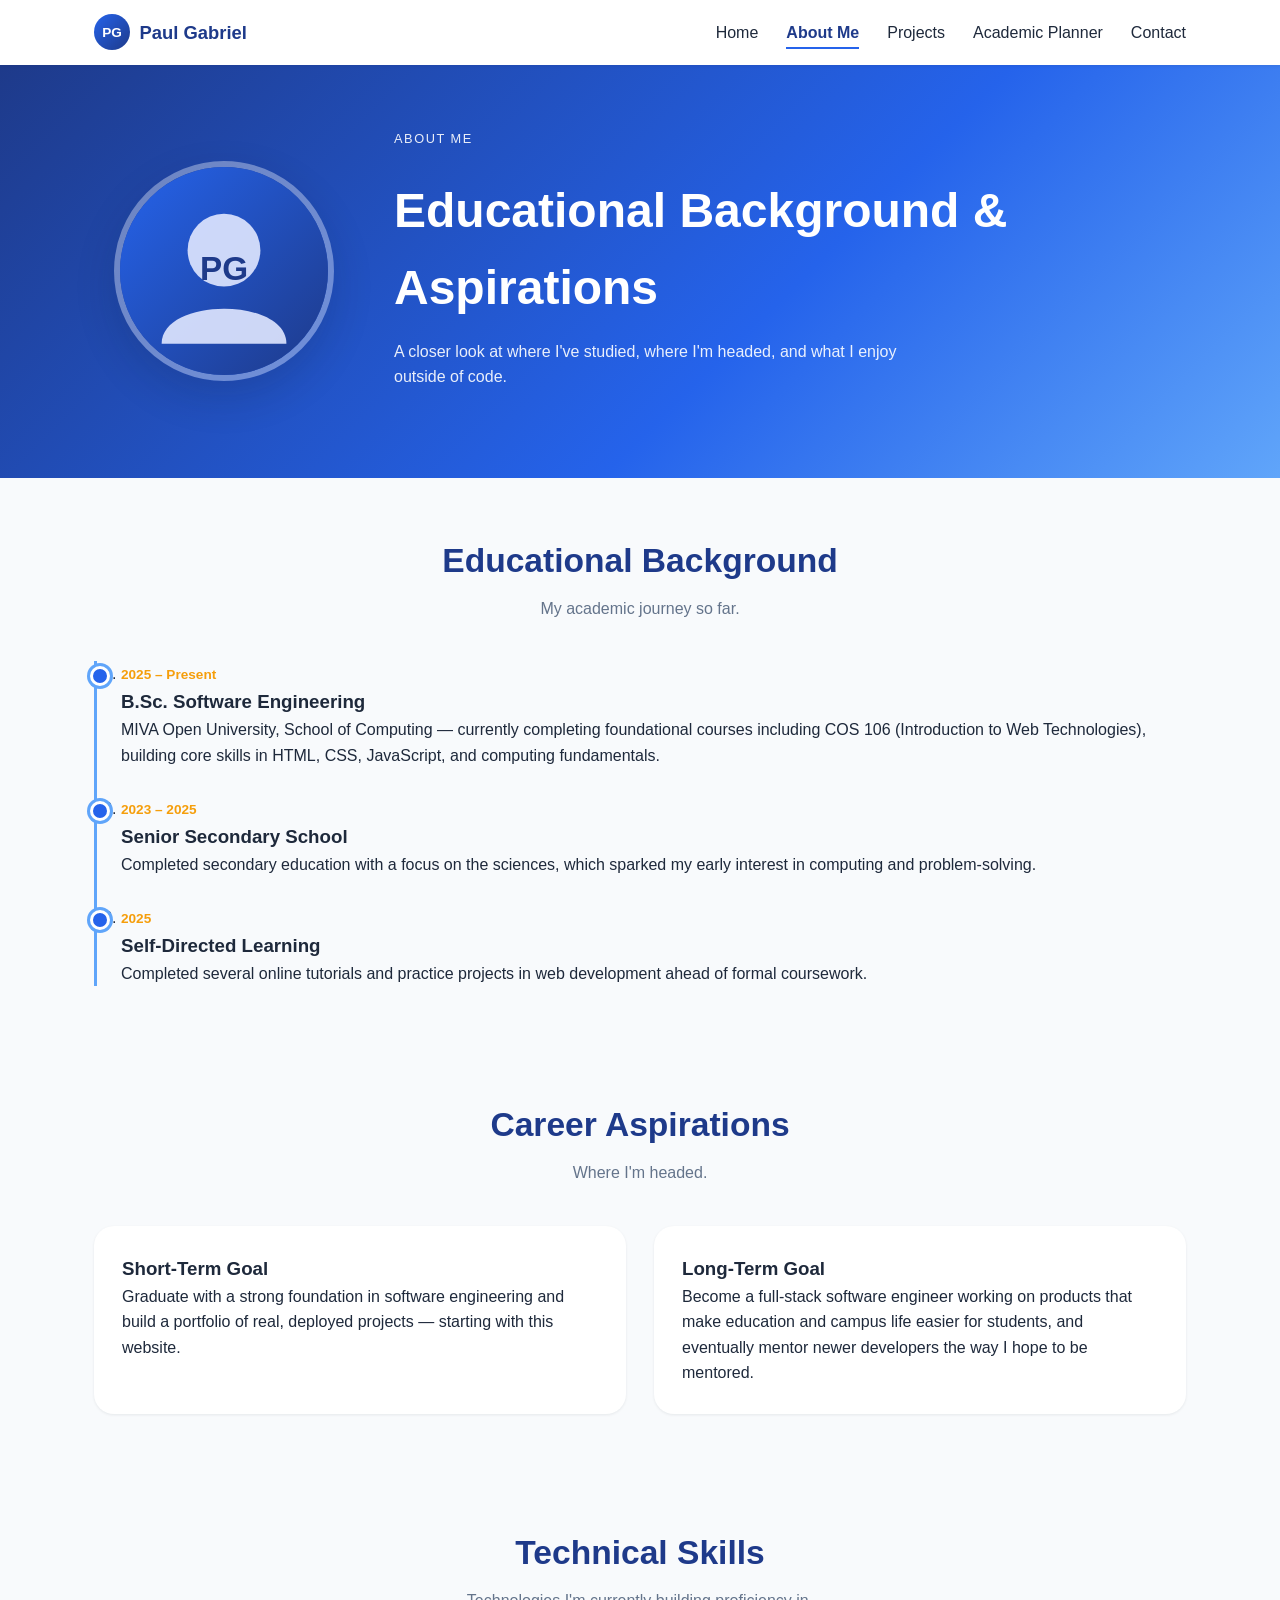
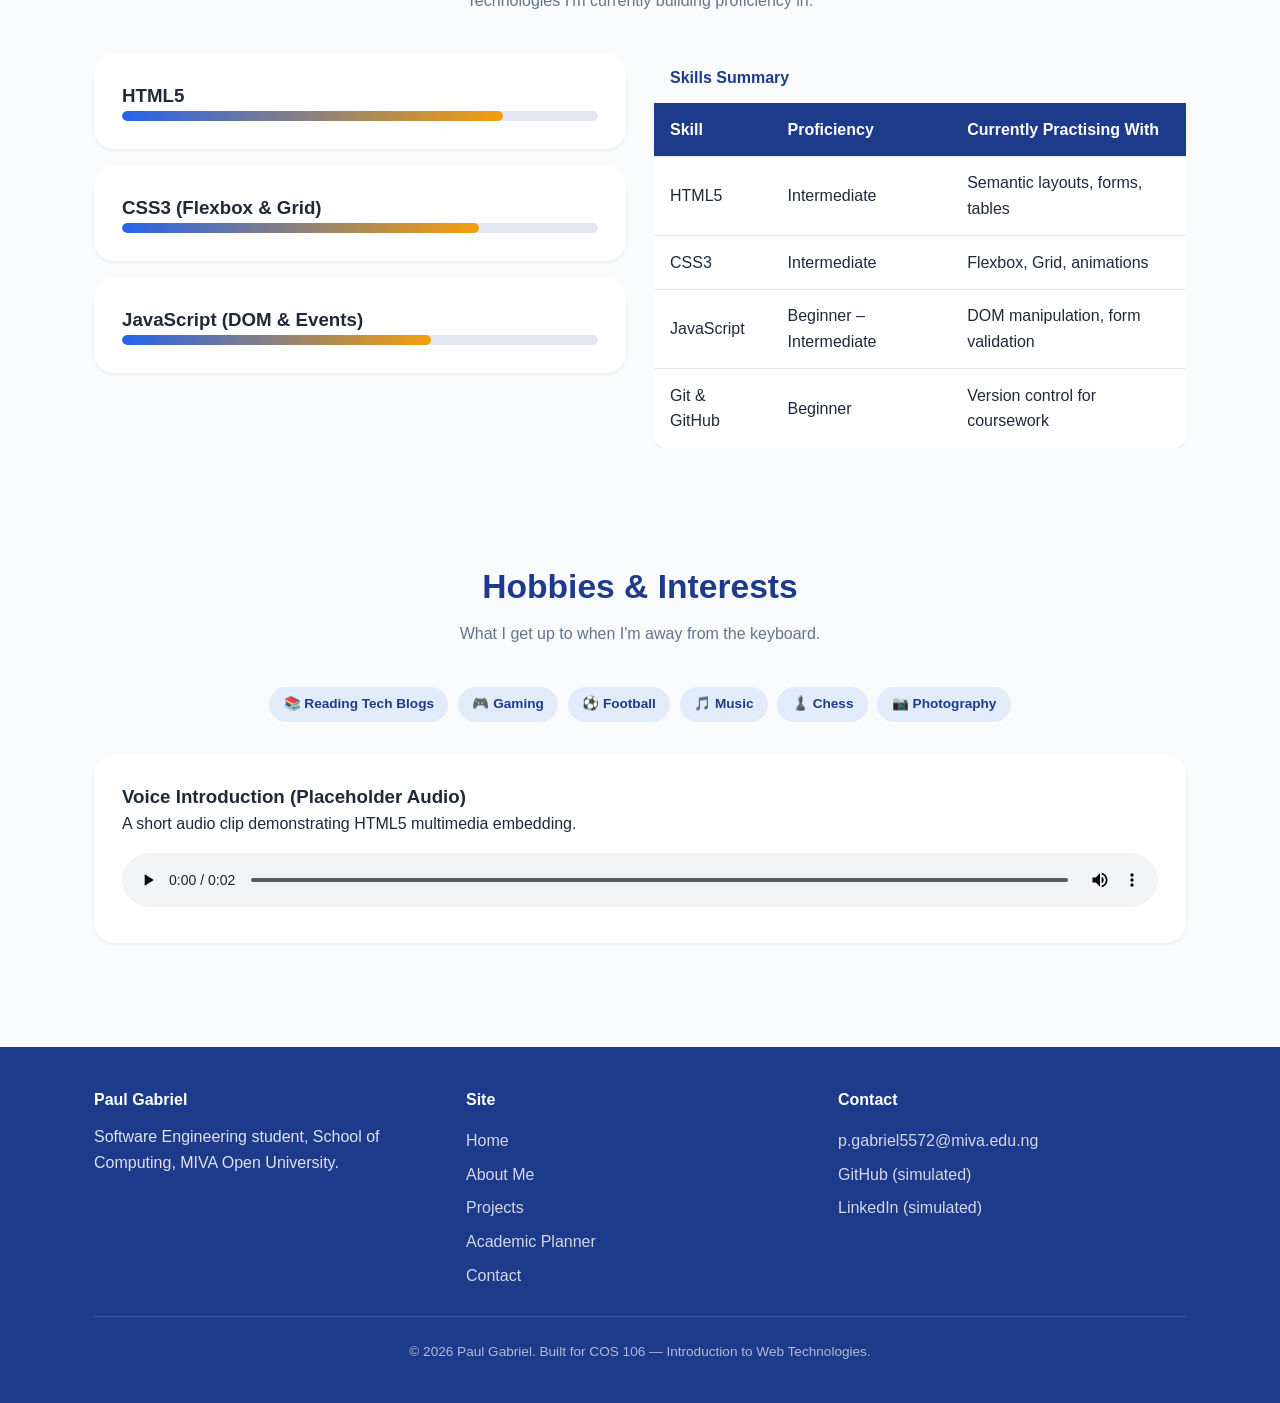
==== about.html @ 85e5d106 "Initial commit: COS 106 student portfolio and academic management site Multi-page responsive site (h" ====
<!DOCTYPE html>
<html lang="en">
<head>
  <meta charset="UTF-8" />
  <meta name="viewport" content="width=device-width, initial-scale=1.0" />
  <title>About Me | Paul Gabriel</title>
  <meta name="description" content="Educational background, career aspirations, technical skills, and hobbies of Paul Gabriel." />
  <link rel="stylesheet" href="css/style.css" />
</head>
<body>

  <header class="site-header">
    <nav class="navbar container" aria-label="Primary navigation">
      <a href="index.html" class="brand">
        <span class="brand-badge">PG</span>
        Paul Gabriel
      </a>
      <button class="nav-toggle" aria-label="Toggle navigation menu" aria-expanded="false">
        <span></span><span></span><span></span>
      </button>
      <ul class="nav-menu">
        <li><a href="index.html">Home</a></li>
        <li><a href="about.html">About Me</a></li>
        <li><a href="projects.html">Projects</a></li>
        <li><a href="planner.html">Academic Planner</a></li>
        <li><a href="contact.html">Contact</a></li>
      </ul>
    </nav>
  </header>

  <main>
    <section class="hero">
      <div class="container">
        <div class="hero-photo">
          <img src="assets/images/profile.svg" alt="Portrait of Paul Gabriel" />
        </div>
        <div class="hero-text">
          <p class="eyebrow">About Me</p>
          <h1>Educational Background &amp; Aspirations</h1>
          <p>A closer look at where I've studied, where I'm headed, and what I enjoy outside of code.</p>
        </div>
      </div>
    </section>

    <section class="container">
      <div class="section-heading">
        <h2>Educational Background</h2>
        <p>My academic journey so far.</p>
      </div>
      <ol class="timeline">
        <li class="timeline-item">
          <span class="date">2025 &ndash; Present</span>
          <h3>B.Sc. Software Engineering</h3>
          <p>MIVA Open University, School of Computing &mdash; currently completing
          foundational courses including COS 106 (Introduction to Web Technologies),
          building core skills in HTML, CSS, JavaScript, and computing fundamentals.</p>
        </li>
        <li class="timeline-item">
          <span class="date">2023 &ndash; 2025</span>
          <h3>Senior Secondary School</h3>
          <p>Completed secondary education with a focus on the sciences, which
          sparked my early interest in computing and problem-solving.</p>
        </li>
        <li class="timeline-item">
          <span class="date">2025</span>
          <h3>Self-Directed Learning</h3>
          <p>Completed several online tutorials and practice projects in web
          development ahead of formal coursework.</p>
        </li>
      </ol>
    </section>

    <section class="container">
      <div class="section-heading">
        <h2>Career Aspirations</h2>
        <p>Where I'm headed.</p>
      </div>
      <div class="grid grid-2">
        <div class="card">
          <h3>Short-Term Goal</h3>
          <p>Graduate with a strong foundation in software engineering and build a
          portfolio of real, deployed projects &mdash; starting with this website.</p>
        </div>
        <div class="card">
          <h3>Long-Term Goal</h3>
          <p>Become a full-stack software engineer working on products that make
          education and campus life easier for students, and eventually mentor
          newer developers the way I hope to be mentored.</p>
        </div>
      </div>
    </section>

    <section class="container">
      <div class="section-heading">
        <h2>Technical Skills</h2>
        <p>Technologies I'm currently building proficiency in.</p>
      </div>
      <div class="grid grid-2">
        <div>
          <div class="card" style="margin-bottom: 1rem;">
            <h3>HTML5</h3>
            <div class="meter"><span style="width: 80%;"></span></div>
          </div>
          <div class="card" style="margin-bottom: 1rem;">
            <h3>CSS3 (Flexbox &amp; Grid)</h3>
            <div class="meter"><span style="width: 75%;"></span></div>
          </div>
          <div class="card">
            <h3>JavaScript (DOM &amp; Events)</h3>
            <div class="meter"><span style="width: 65%;"></span></div>
          </div>
        </div>
        <div class="skills-table-wrap">
          <table class="skills-table">
            <caption>Skills Summary</caption>
            <thead>
              <tr>
                <th scope="col">Skill</th>
                <th scope="col">Proficiency</th>
                <th scope="col">Currently Practising With</th>
              </tr>
            </thead>
            <tbody>
              <tr>
                <td>HTML5</td>
                <td>Intermediate</td>
                <td>Semantic layouts, forms, tables</td>
              </tr>
              <tr>
                <td>CSS3</td>
                <td>Intermediate</td>
                <td>Flexbox, Grid, animations</td>
              </tr>
              <tr>
                <td>JavaScript</td>
                <td>Beginner &ndash; Intermediate</td>
                <td>DOM manipulation, form validation</td>
              </tr>
              <tr>
                <td>Git &amp; GitHub</td>
                <td>Beginner</td>
                <td>Version control for coursework</td>
              </tr>
            </tbody>
          </table>
        </div>
      </div>
    </section>

    <section class="container">
      <div class="section-heading">
        <h2>Hobbies &amp; Interests</h2>
        <p>What I get up to when I'm away from the keyboard.</p>
      </div>
      <div class="tag-list text-center" style="justify-content: center;">
        <span class="tag">📚 Reading Tech Blogs</span>
        <span class="tag">🎮 Gaming</span>
        <span class="tag">⚽ Football</span>
        <span class="tag">🎵 Music</span>
        <span class="tag">♟️ Chess</span>
        <span class="tag">📷 Photography</span>
      </div>

      <div class="media-block">
        <h3>Voice Introduction (Placeholder Audio)</h3>
        <p>A short audio clip demonstrating HTML5 multimedia embedding.</p>
        <audio controls>
          <source src="assets/audio/intro.mp3" type="audio/mpeg" />
          Your browser does not support the audio element.
        </audio>
      </div>
    </section>
  </main>

  <footer class="site-footer">
    <div class="container">
      <div class="footer-grid">
        <div>
          <h4>Paul Gabriel</h4>
          <p>Software Engineering student, School of Computing, MIVA Open University.</p>
        </div>
        <div>
          <h4>Site</h4>
          <a href="index.html">Home</a>
          <a href="about.html">About Me</a>
          <a href="projects.html">Projects</a>
          <a href="planner.html">Academic Planner</a>
          <a href="contact.html">Contact</a>
        </div>
        <div>
          <h4>Contact</h4>
          <a href="mailto:p.gabriel5572@miva.edu.ng">p.gabriel5572@miva.edu.ng</a>
          <a href="https://github.com/" target="_blank" rel="noopener">GitHub (simulated)</a>
          <a href="https://linkedin.com/" target="_blank" rel="noopener">LinkedIn (simulated)</a>
        </div>
      </div>
      <div class="footer-bottom">
        &copy; <span id="current-year"></span> Paul Gabriel. Built for COS 106 &mdash; Introduction to Web Technologies.
      </div>
    </div>
  </footer>

  <script src="js/main.js"></script>
</body>
</html>
---- css/style.css ----
/* ============================================
   COS 106 Term Project — Student Portfolio
   Author: Paul Gabriel
   ============================================ */

:root {
  --color-primary: #2563eb;
  --color-primary-dark: #1e3a8a;
  --color-primary-light: #60a5fa;
  --color-accent: #f59e0b;
  --color-bg: #f8fafc;
  --color-surface: #ffffff;
  --color-text: #1e293b;
  --color-text-muted: #64748b;
  --color-border: #e2e8f0;
  --color-success: #16a34a;
  --color-danger: #dc2626;
  --radius-sm: 6px;
  --radius-md: 12px;
  --radius-lg: 20px;
  --shadow-sm: 0 1px 3px rgba(15, 23, 42, 0.08);
  --shadow-md: 0 8px 24px rgba(15, 23, 42, 0.10);
  --shadow-lg: 0 16px 40px rgba(15, 23, 42, 0.16);
  --max-width: 1140px;
  --transition: 0.25s ease;
}

* {
  margin: 0;
  padding: 0;
  box-sizing: border-box;
}

html {
  scroll-behavior: smooth;
}

body {
  font-family: "Segoe UI", Roboto, "Helvetica Neue", Arial, sans-serif;
  background: var(--color-bg);
  color: var(--color-text);
  line-height: 1.6;
  -webkit-font-smoothing: antialiased;
}

img {
  max-width: 100%;
  display: block;
}

a {
  color: var(--color-primary);
  text-decoration: none;
  transition: color var(--transition);
}

a:hover {
  color: var(--color-primary-dark);
}

ul {
  list-style: none;
}

.container {
  width: 100%;
  max-width: var(--max-width);
  margin-inline: auto;
  padding-inline: 1.5rem;
}

/* ---------- Header / Nav ---------- */
.site-header {
  position: sticky;
  top: 0;
  z-index: 100;
  background: var(--color-surface);
  box-shadow: var(--shadow-sm);
}

.navbar {
  display: flex;
  align-items: center;
  justify-content: space-between;
  padding-block: 0.9rem;
}

.brand {
  display: flex;
  align-items: center;
  gap: 0.6rem;
  font-weight: 700;
  font-size: 1.15rem;
  color: var(--color-primary-dark);
}

.brand-badge {
  width: 36px;
  height: 36px;
  border-radius: 50%;
  background: linear-gradient(135deg, var(--color-primary), var(--color-primary-dark));
  color: #fff;
  display: flex;
  align-items: center;
  justify-content: center;
  font-size: 0.85rem;
  font-weight: 700;
}

.nav-toggle {
  display: none;
  flex-direction: column;
  gap: 5px;
  background: none;
  border: none;
  cursor: pointer;
  padding: 0.4rem;
}

.nav-toggle span {
  width: 26px;
  height: 3px;
  background: var(--color-primary-dark);
  border-radius: 2px;
  transition: transform var(--transition), opacity var(--transition);
}

.nav-menu {
  display: flex;
  align-items: center;
  gap: 1.75rem;
}

.nav-menu a {
  color: var(--color-text);
  font-weight: 500;
  position: relative;
  padding-block: 0.25rem;
}

.nav-menu a::after {
  content: "";
  position: absolute;
  left: 0;
  bottom: -4px;
  width: 0;
  height: 2px;
  background: var(--color-primary);
  transition: width var(--transition);
}

.nav-menu a:hover::after,
.nav-menu a.active::after {
  width: 100%;
}

.nav-menu a.active {
  color: var(--color-primary-dark);
  font-weight: 700;
}

/* ---------- Buttons ---------- */
.btn {
  display: inline-flex;
  align-items: center;
  justify-content: center;
  gap: 0.5rem;
  padding: 0.7rem 1.5rem;
  border-radius: var(--radius-md);
  border: none;
  font-weight: 600;
  cursor: pointer;
  transition: transform var(--transition), box-shadow var(--transition), background var(--transition);
}

.btn-primary {
  background: linear-gradient(135deg, var(--color-primary), var(--color-primary-dark));
  color: #fff;
  box-shadow: var(--shadow-sm);
}

.btn-primary:hover {
  transform: translateY(-2px);
  box-shadow: var(--shadow-md);
  color: #fff;
}

.btn-outline {
  background: transparent;
  color: var(--color-primary-dark);
  border: 2px solid var(--color-primary);
}

.btn-outline:hover {
  background: var(--color-primary);
  color: #fff;
}

.btn-small {
  padding: 0.4rem 0.9rem;
  font-size: 0.85rem;
  border-radius: var(--radius-sm);
}

.btn-danger {
  background: var(--color-danger);
  color: #fff;
}

.btn-success {
  background: var(--color-success);
  color: #fff;
}

/* ---------- Hero ---------- */
.hero {
  background: linear-gradient(135deg, var(--color-primary-dark), var(--color-primary) 60%, var(--color-primary-light));
  color: #fff;
  padding-block: 4rem;
}

.hero .container {
  display: grid;
  grid-template-columns: 1fr;
  gap: 2.5rem;
  align-items: center;
}

.hero-photo {
  width: 220px;
  height: 220px;
  border-radius: 50%;
  overflow: hidden;
  border: 6px solid rgba(255, 255, 255, 0.35);
  box-shadow: var(--shadow-lg);
  margin-inline: auto;
  animation: floatIn 0.9s ease;
}

.hero-photo img {
  width: 100%;
  height: 100%;
  object-fit: cover;
}

.hero-text {
  text-align: center;
}

.eyebrow {
  text-transform: uppercase;
  letter-spacing: 0.12em;
  font-size: 0.8rem;
  color: rgba(255, 255, 255, 0.8);
  margin-bottom: 0.5rem;
}

.hero-text h1 {
  font-size: clamp(1.9rem, 4vw, 3rem);
  margin-bottom: 0.75rem;
}

.hero-text p {
  color: rgba(255, 255, 255, 0.9);
  max-width: 60ch;
  margin-inline: auto;
  margin-bottom: 1.5rem;
}

.hero-actions {
  display: flex;
  gap: 1rem;
  justify-content: center;
  flex-wrap: wrap;
}

@keyframes floatIn {
  from { opacity: 0; transform: translateY(-16px); }
  to { opacity: 1; transform: translateY(0); }
}

/* ---------- Sections ---------- */
section {
  padding-block: 3.5rem;
}

.section-heading {
  text-align: center;
  margin-bottom: 2.5rem;
}

.section-heading h2 {
  font-size: clamp(1.5rem, 3vw, 2.1rem);
  color: var(--color-primary-dark);
  margin-bottom: 0.5rem;
}

.section-heading p {
  color: var(--color-text-muted);
  max-width: 60ch;
  margin-inline: auto;
}

.card {
  background: var(--color-surface);
  border-radius: var(--radius-lg);
  box-shadow: var(--shadow-sm);
  padding: 1.75rem;
  transition: transform var(--transition), box-shadow var(--transition);
}

.card:hover {
  transform: translateY(-4px);
  box-shadow: var(--shadow-md);
}

.grid {
  display: grid;
  gap: 1.75rem;
}

.grid-2 { grid-template-columns: repeat(auto-fit, minmax(260px, 1fr)); }
.grid-3 { grid-template-columns: repeat(auto-fit, minmax(260px, 1fr)); }
.grid-4 { grid-template-columns: repeat(auto-fit, minmax(200px, 1fr)); }

/* ---------- About page ---------- */
.timeline {
  border-left: 3px solid var(--color-primary-light);
  padding-left: 1.5rem;
  display: flex;
  flex-direction: column;
  gap: 1.75rem;
}

.timeline-item {
  position: relative;
}

.timeline-item::before {
  content: "";
  position: absolute;
  left: -1.94rem;
  top: 0.3rem;
  width: 14px;
  height: 14px;
  border-radius: 50%;
  background: var(--color-primary);
  border: 3px solid #fff;
  box-shadow: 0 0 0 3px var(--color-primary-light);
}

.timeline-item .date {
  font-size: 0.85rem;
  color: var(--color-accent);
  font-weight: 700;
}

.skills-table-wrap {
  overflow-x: auto;
}

table.skills-table {
  width: 100%;
  border-collapse: collapse;
  background: var(--color-surface);
  border-radius: var(--radius-md);
  overflow: hidden;
  box-shadow: var(--shadow-sm);
}

table.skills-table caption {
  text-align: left;
  font-weight: 700;
  padding: 0.75rem 1rem;
  color: var(--color-primary-dark);
}

table.skills-table th,
table.skills-table td {
  padding: 0.85rem 1rem;
  text-align: left;
  border-bottom: 1px solid var(--color-border);
}

table.skills-table th {
  background: var(--color-primary-dark);
  color: #fff;
}

table.skills-table tr:last-child td {
  border-bottom: none;
}

.meter {
  width: 100%;
  height: 10px;
  background: var(--color-border);
  border-radius: 20px;
  overflow: hidden;
}

.meter > span {
  display: block;
  height: 100%;
  background: linear-gradient(90deg, var(--color-primary), var(--color-accent));
  border-radius: 20px;
  transition: width 0.8s ease;
}

.tag-list {
  display: flex;
  flex-wrap: wrap;
  gap: 0.6rem;
}

.tag {
  background: rgba(37, 99, 235, 0.1);
  color: var(--color-primary-dark);
  padding: 0.4rem 0.9rem;
  border-radius: 999px;
  font-size: 0.85rem;
  font-weight: 600;
}

.media-block {
  margin-top: 2rem;
  background: var(--color-surface);
  border-radius: var(--radius-lg);
  padding: 1.75rem;
  box-shadow: var(--shadow-sm);
}

.media-block audio,
.media-block video {
  width: 100%;
  border-radius: var(--radius-md);
  margin-top: 1rem;
}

/* ---------- Projects page ---------- */
.project-card {
  display: flex;
  flex-direction: column;
  overflow: hidden;
  padding: 0;
}

.project-card img {
  width: 100%;
  aspect-ratio: 5 / 3;
  object-fit: cover;
}

.project-card .project-body {
  padding: 1.5rem;
  display: flex;
  flex-direction: column;
  gap: 0.75rem;
  flex: 1;
}

.project-card h3 {
  color: var(--color-primary-dark);
}

.project-links {
  margin-top: auto;
  display: flex;
  gap: 0.75rem;
  flex-wrap: wrap;
}

/* ---------- Planner page ---------- */
.planner-panel {
  background: var(--color-surface);
  border-radius: var(--radius-lg);
  box-shadow: var(--shadow-sm);
  padding: 1.75rem;
}

.task-form {
  display: flex;
  flex-wrap: wrap;
  gap: 0.75rem;
  margin-bottom: 1.5rem;
}

.task-form input[type="text"],
.task-form input[type="date"],
.task-form select {
  flex: 1;
  min-width: 160px;
  padding: 0.7rem 0.9rem;
  border: 1.5px solid var(--color-border);
  border-radius: var(--radius-sm);
  font-size: 1rem;
  transition: border-color var(--transition);
}

.task-form input:focus,
.task-form select:focus {
  outline: none;
  border-color: var(--color-primary);
}

.planner-stats {
  display: flex;
  gap: 1rem;
  flex-wrap: wrap;
  margin-bottom: 1.5rem;
}

.stat-pill {
  background: var(--color-bg);
  border: 1px solid var(--color-border);
  padding: 0.6rem 1.1rem;
  border-radius: 999px;
  font-size: 0.9rem;
  font-weight: 600;
  color: var(--color-text-muted);
}

.stat-pill strong {
  color: var(--color-primary-dark);
}

.filter-bar {
  display: flex;
  gap: 0.6rem;
  margin-bottom: 1.25rem;
  flex-wrap: wrap;
}

.filter-btn {
  padding: 0.45rem 1rem;
  border-radius: 999px;
  border: 1.5px solid var(--color-border);
  background: var(--color-surface);
  cursor: pointer;
  font-weight: 600;
  font-size: 0.85rem;
  color: var(--color-text-muted);
  transition: all var(--transition);
}

.filter-btn.active,
.filter-btn:hover {
  background: var(--color-primary);
  color: #fff;
  border-color: var(--color-primary);
}

#task-list {
  display: flex;
  flex-direction: column;
  gap: 0.75rem;
}

.task-item {
  display: flex;
  align-items: center;
  gap: 0.9rem;
  padding: 0.9rem 1.1rem;
  background: var(--color-bg);
  border: 1px solid var(--color-border);
  border-radius: var(--radius-md);
  animation: taskIn 0.3s ease;
}

@keyframes taskIn {
  from { opacity: 0; transform: translateX(-8px); }
  to { opacity: 1; transform: translateX(0); }
}

.task-item .task-check {
  width: 22px;
  height: 22px;
  border-radius: 50%;
  border: 2px solid var(--color-primary);
  cursor: pointer;
  flex-shrink: 0;
  display: flex;
  align-items: center;
  justify-content: center;
  background: transparent;
  color: #fff;
  transition: background var(--transition);
}

.task-item.completed .task-check {
  background: var(--color-success);
  border-color: var(--color-success);
}

.task-item .task-content {
  flex: 1;
  min-width: 0;
}

.task-item .task-title {
  font-weight: 600;
  word-break: break-word;
}

.task-item.completed .task-title {
  text-decoration: line-through;
  color: var(--color-text-muted);
}

.task-item .task-meta {
  font-size: 0.8rem;
  color: var(--color-text-muted);
}

.task-item .task-priority {
  font-size: 0.72rem;
  font-weight: 700;
  text-transform: uppercase;
  padding: 0.2rem 0.6rem;
  border-radius: 999px;
}

.priority-high { background: rgba(220, 38, 38, 0.12); color: var(--color-danger); }
.priority-medium { background: rgba(245, 158, 11, 0.15); color: #b45309; }
.priority-low { background: rgba(22, 163, 74, 0.12); color: var(--color-success); }

.task-delete {
  background: none;
  border: none;
  color: var(--color-text-muted);
  cursor: pointer;
  font-size: 1.1rem;
  padding: 0.3rem;
  border-radius: var(--radius-sm);
  transition: color var(--transition), background var(--transition);
}

.task-delete:hover {
  color: #fff;
  background: var(--color-danger);
}

.empty-state {
  text-align: center;
  padding: 2.5rem 1rem;
  color: var(--color-text-muted);
}

/* ---------- Contact page ---------- */
.contact-grid {
  display: grid;
  grid-template-columns: 1fr;
  gap: 2rem;
}

.contact-form {
  display: flex;
  flex-direction: column;
  gap: 1.1rem;
}

.form-group {
  display: flex;
  flex-direction: column;
  gap: 0.4rem;
}

.form-group label {
  font-weight: 600;
  font-size: 0.9rem;
}

.form-group input,
.form-group textarea {
  padding: 0.8rem 1rem;
  border: 1.5px solid var(--color-border);
  border-radius: var(--radius-sm);
  font-family: inherit;
  font-size: 1rem;
  transition: border-color var(--transition), box-shadow var(--transition);
}

.form-group input:focus,
.form-group textarea:focus {
  outline: none;
  border-color: var(--color-primary);
  box-shadow: 0 0 0 3px rgba(37, 99, 235, 0.15);
}

.form-group input.invalid,
.form-group textarea.invalid {
  border-color: var(--color-danger);
}

.error-text {
  font-size: 0.8rem;
  color: var(--color-danger);
  min-height: 1.1em;
}

.form-status {
  padding: 1rem 1.25rem;
  border-radius: var(--radius-md);
  font-weight: 600;
  display: none;
}

.form-status.show {
  display: block;
  animation: taskIn 0.3s ease;
}

.form-status.success {
  background: rgba(22, 163, 74, 0.12);
  color: var(--color-success);
}

.form-status.error {
  background: rgba(220, 38, 38, 0.12);
  color: var(--color-danger);
}

.contact-info {
  display: flex;
  flex-direction: column;
  gap: 1.25rem;
}

.contact-info-item {
  display: flex;
  gap: 1rem;
  align-items: flex-start;
}

.contact-info-icon {
  width: 42px;
  height: 42px;
  flex-shrink: 0;
  border-radius: 50%;
  background: rgba(37, 99, 235, 0.12);
  color: var(--color-primary-dark);
  display: flex;
  align-items: center;
  justify-content: center;
  font-weight: 700;
}

/* ---------- Footer ---------- */
.site-footer {
  background: var(--color-primary-dark);
  color: rgba(255, 255, 255, 0.85);
  padding-block: 2.5rem;
  margin-top: 3rem;
}

.footer-grid {
  display: grid;
  grid-template-columns: repeat(auto-fit, minmax(200px, 1fr));
  gap: 1.5rem;
  margin-bottom: 1.5rem;
}

.footer-grid h4 {
  color: #fff;
  margin-bottom: 0.75rem;
}

.footer-grid a {
  color: rgba(255, 255, 255, 0.8);
  display: block;
  padding-block: 0.25rem;
}

.footer-grid a:hover {
  color: #fff;
}

.footer-bottom {
  text-align: center;
  padding-top: 1.5rem;
  border-top: 1px solid rgba(255, 255, 255, 0.15);
  font-size: 0.85rem;
  color: rgba(255, 255, 255, 0.65);
}

/* ---------- Utility ---------- */
.text-center { text-align: center; }
.mt-1 { margin-top: 1rem; }
.mt-2 { margin-top: 2rem; }

.visually-hidden {
  position: absolute;
  width: 1px;
  height: 1px;
  padding: 0;
  margin: -1px;
  overflow: hidden;
  clip: rect(0, 0, 0, 0);
  white-space: nowrap;
  border: 0;
}

/* ---------- Responsive ---------- */
@media (min-width: 640px) {
  .hero .container {
    grid-template-columns: 260px 1fr;
    text-align: left;
  }
  .hero-text { text-align: left; }
  .hero-text p { margin-inline: 0; }
  .hero-actions { justify-content: flex-start; }
}

@media (min-width: 768px) {
  .contact-grid {
    grid-template-columns: 1.4fr 1fr;
  }
}

@media (max-width: 860px) {
  .nav-toggle {
    display: flex;
  }

  .nav-menu {
    position: absolute;
    top: 100%;
    left: 0;
    right: 0;
    background: var(--color-surface);
    flex-direction: column;
    align-items: flex-start;
    padding: 1rem 1.5rem 1.5rem;
    gap: 0.9rem;
    box-shadow: var(--shadow-md);
    transform: translateY(-8px);
    opacity: 0;
    pointer-events: none;
    transition: transform var(--transition), opacity var(--transition);
  }

  .nav-menu.open {
    transform: translateY(0);
    opacity: 1;
    pointer-events: auto;
  }

  .nav-toggle.open span:nth-child(1) {
    transform: translateY(8px) rotate(45deg);
  }
  .nav-toggle.open span:nth-child(2) {
    opacity: 0;
  }
  .nav-toggle.open span:nth-child(3) {
    transform: translateY(-8px) rotate(-45deg);
  }
}
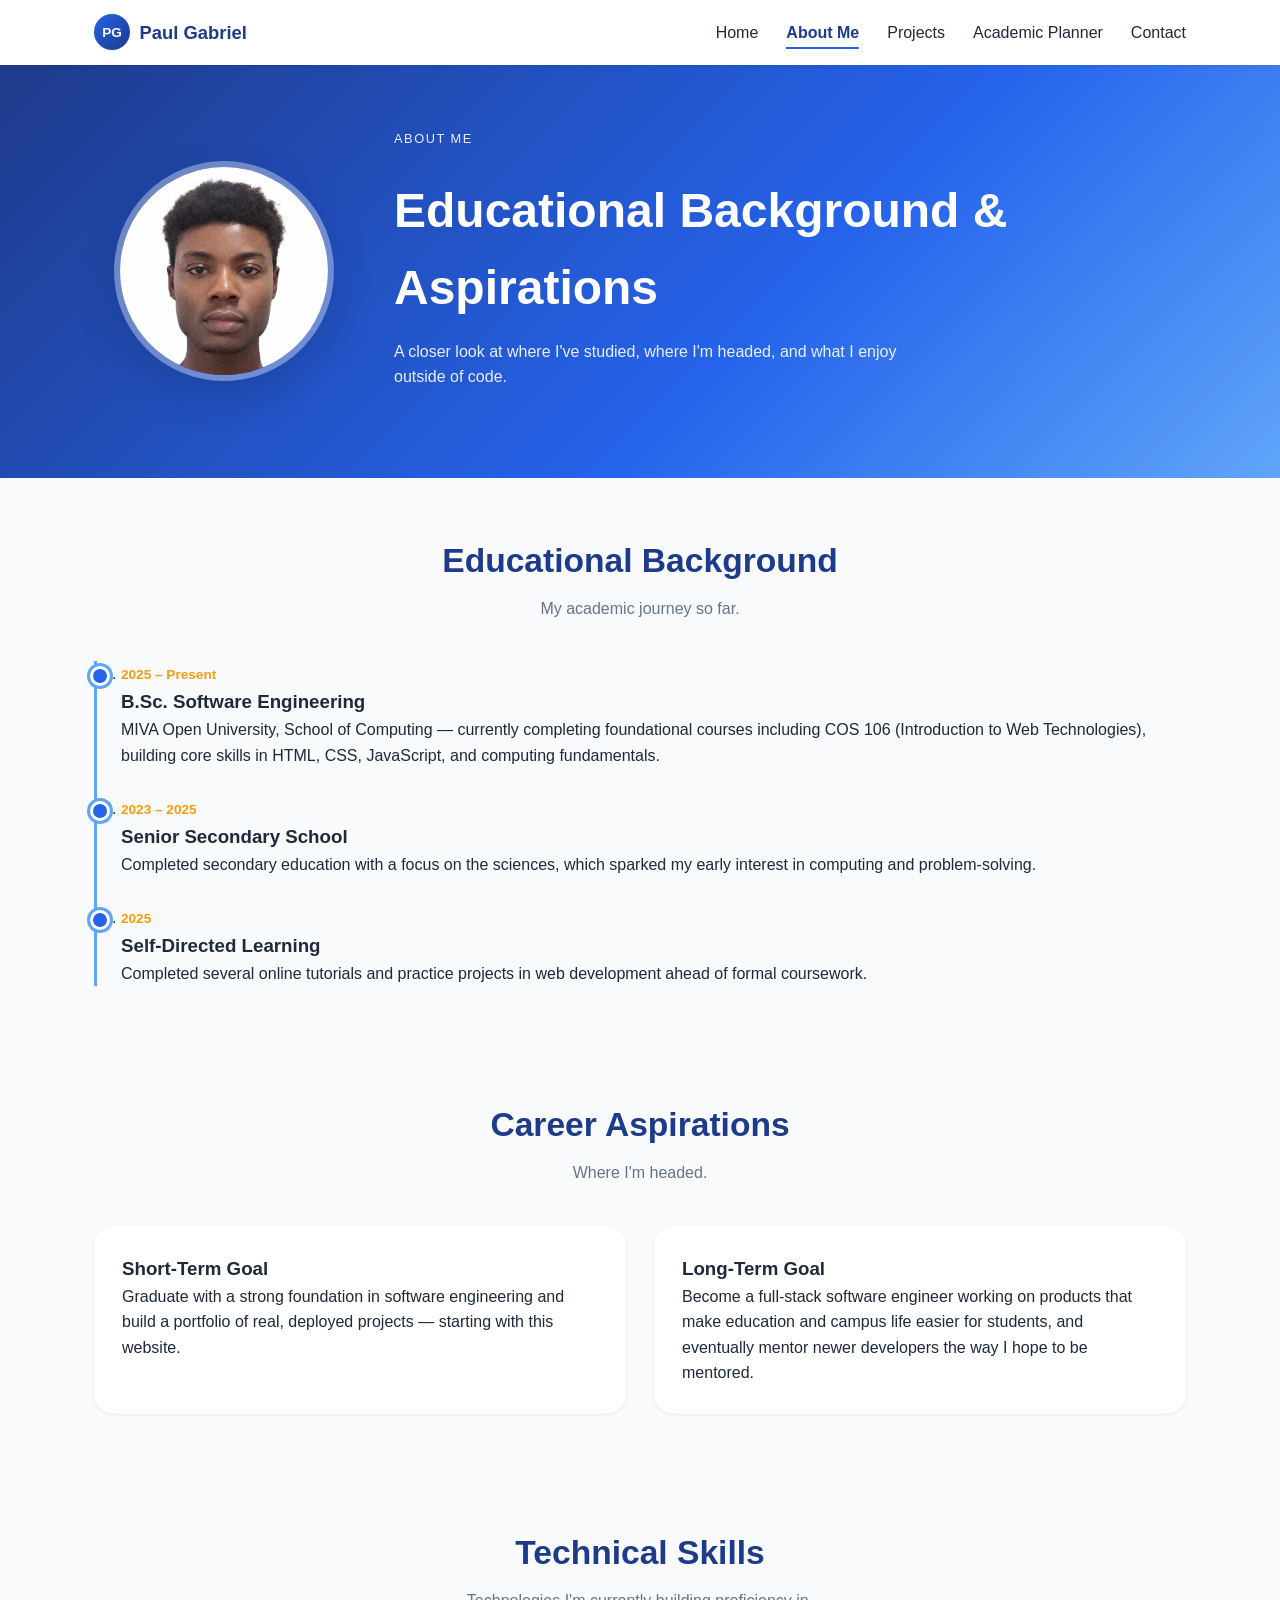
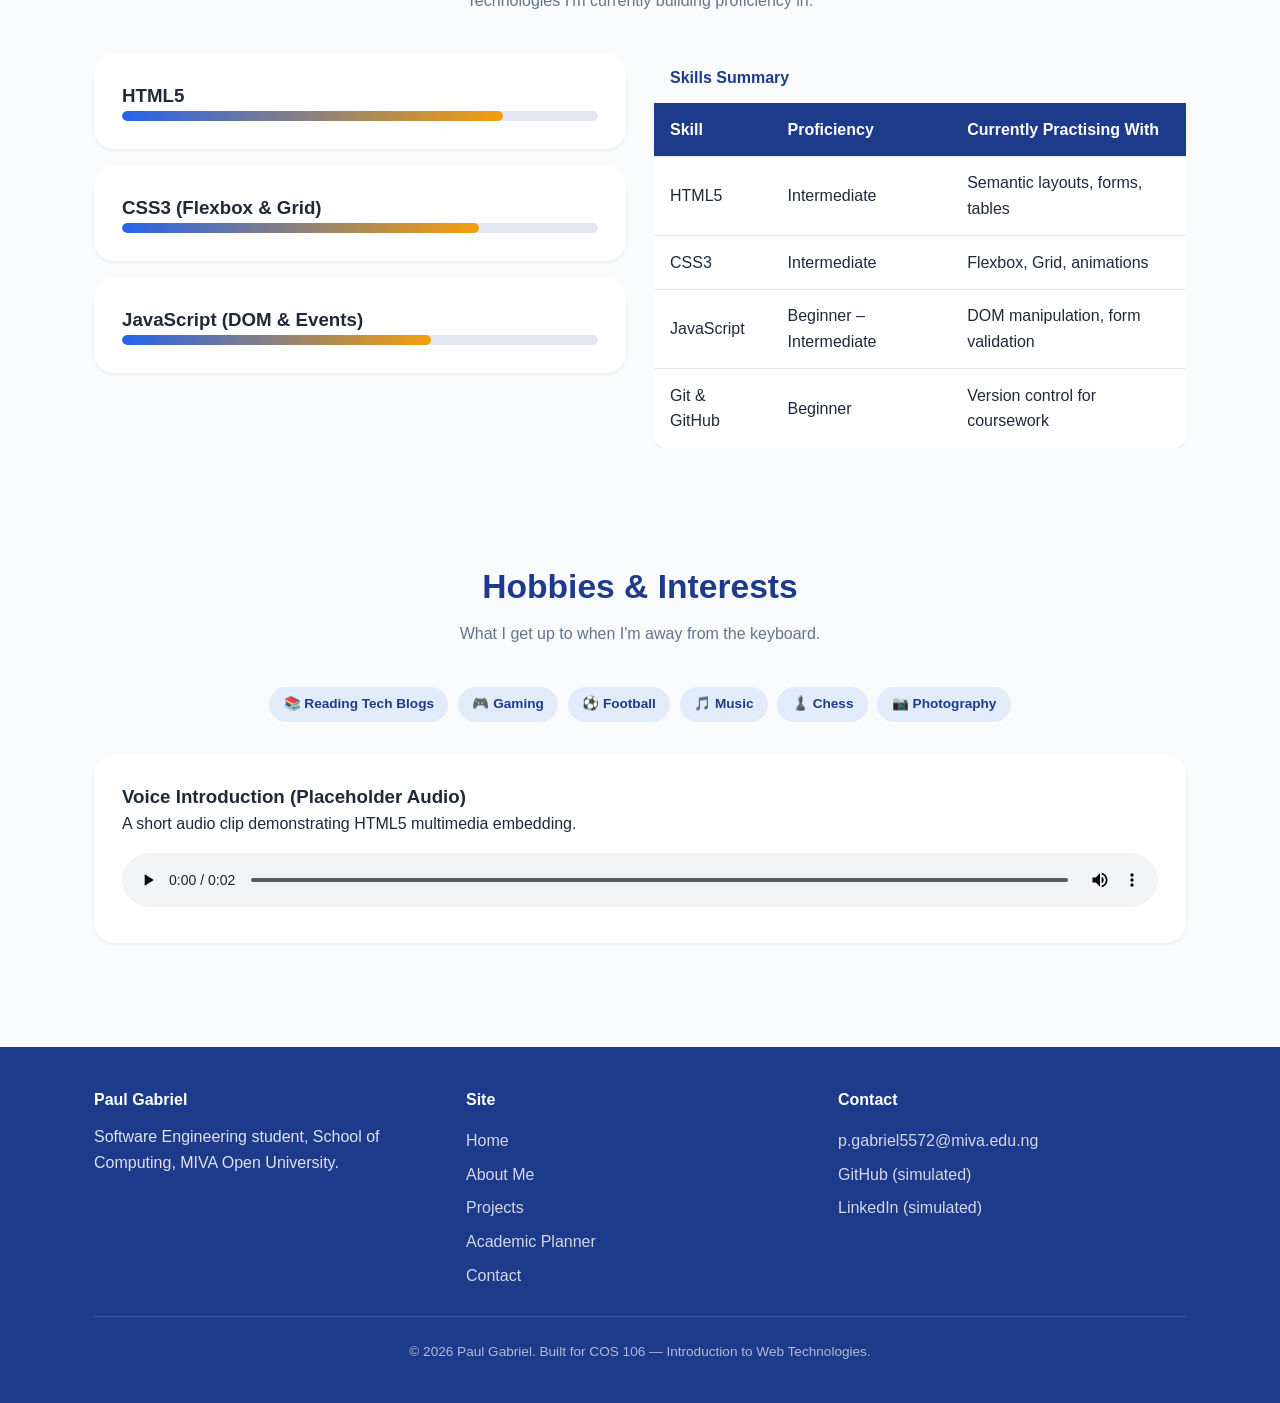
==== commit 1156808e: "updates photo" ====
--- a/about.html
+++ b/about.html
@@ -32,7 +32,7 @@
     <section class="hero">
       <div class="container">
         <div class="hero-photo">
-          <img src="assets/images/profile.svg" alt="Portrait of Paul Gabriel" />
+          <img src="assets/images/passport.png" alt="Portrait of Paul Gabriel" />
         </div>
         <div class="hero-text">
           <p class="eyebrow">About Me</p>
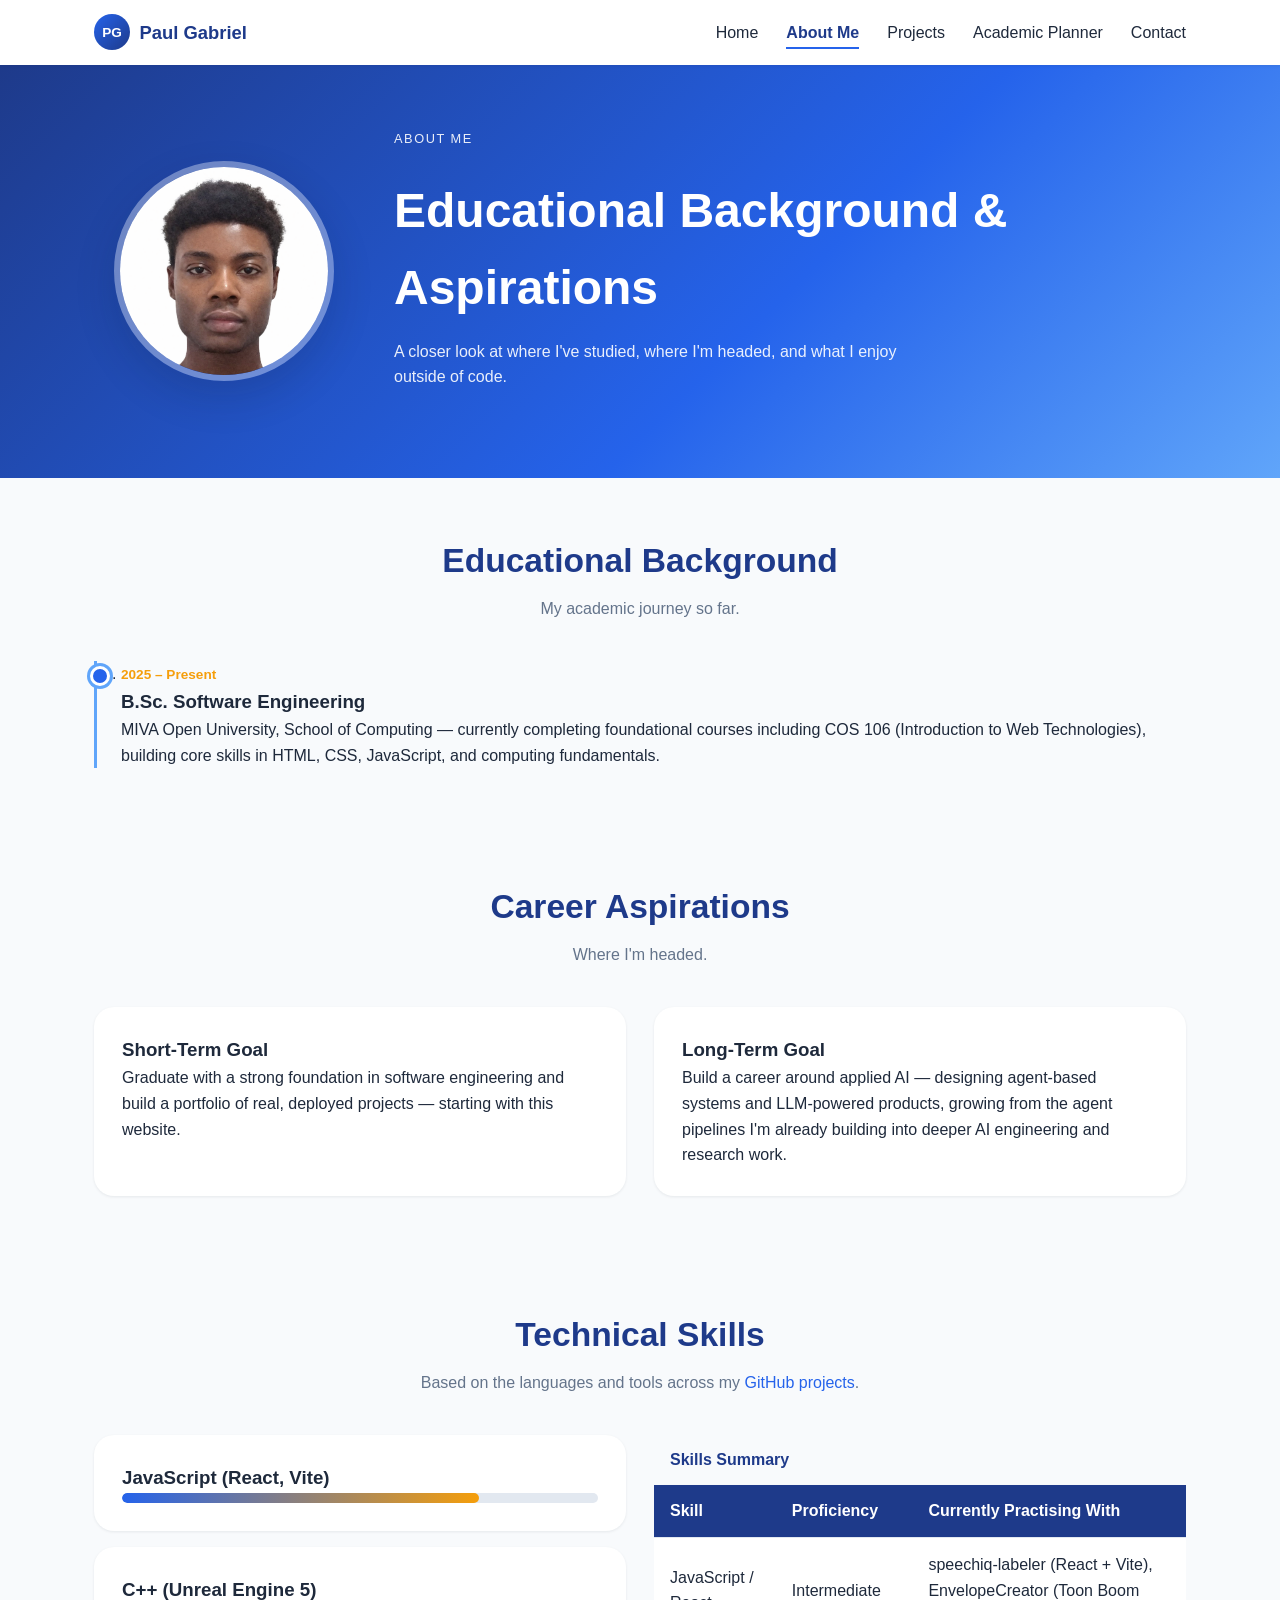
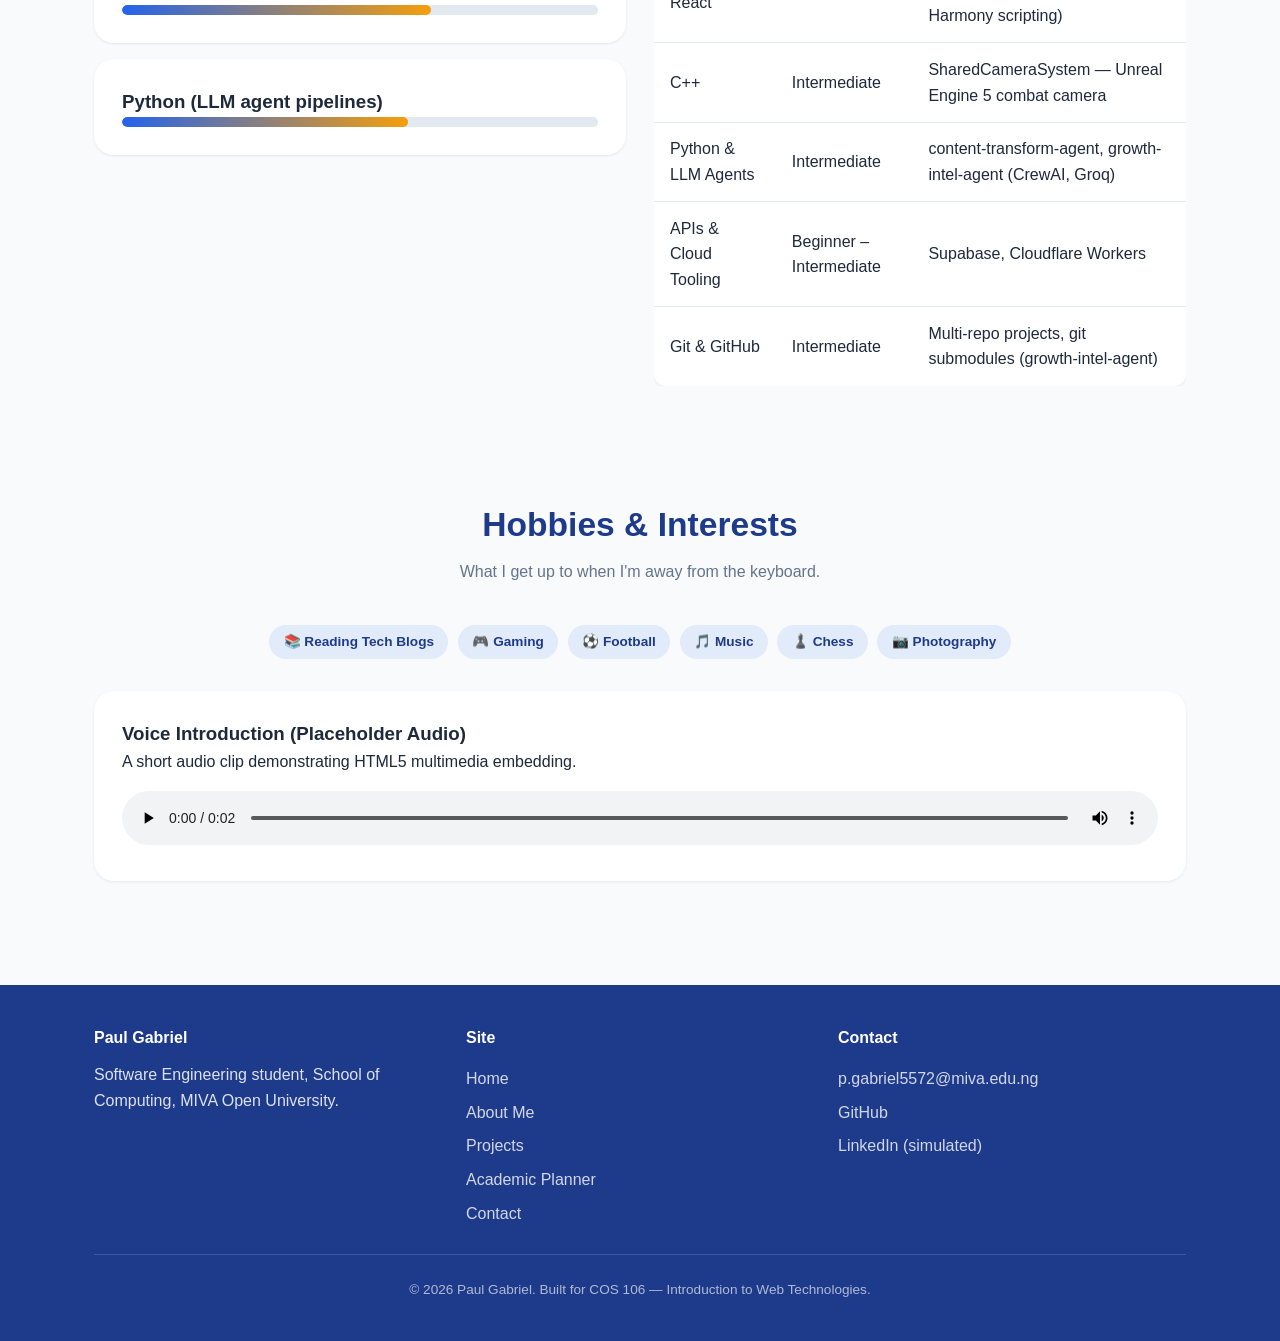
==== commit 02c898dc: "Update portfolio with real GitHub projects and AI focus Replace placeholder projects with 5 real rep" ====
--- a/about.html
+++ b/about.html
@@ -55,18 +55,6 @@
           foundational courses including COS 106 (Introduction to Web Technologies),
           building core skills in HTML, CSS, JavaScript, and computing fundamentals.</p>
         </li>
-        <li class="timeline-item">
-          <span class="date">2023 &ndash; 2025</span>
-          <h3>Senior Secondary School</h3>
-          <p>Completed secondary education with a focus on the sciences, which
-          sparked my early interest in computing and problem-solving.</p>
-        </li>
-        <li class="timeline-item">
-          <span class="date">2025</span>
-          <h3>Self-Directed Learning</h3>
-          <p>Completed several online tutorials and practice projects in web
-          development ahead of formal coursework.</p>
-        </li>
       </ol>
     </section>
 
@@ -83,9 +71,9 @@
         </div>
         <div class="card">
           <h3>Long-Term Goal</h3>
-          <p>Become a full-stack software engineer working on products that make
-          education and campus life easier for students, and eventually mentor
-          newer developers the way I hope to be mentored.</p>
+          <p>Build a career around applied AI &mdash; designing agent-based systems and
+          LLM-powered products, growing from the agent pipelines I'm already
+          building into deeper AI engineering and research work.</p>
         </div>
       </div>
     </section>
@@ -93,21 +81,21 @@
     <section class="container">
       <div class="section-heading">
         <h2>Technical Skills</h2>
-        <p>Technologies I'm currently building proficiency in.</p>
+        <p>Based on the languages and tools across my <a href="https://github.com/paulogabe1" target="_blank" rel="noopener">GitHub projects</a>.</p>
       </div>
       <div class="grid grid-2">
         <div>
           <div class="card" style="margin-bottom: 1rem;">
-            <h3>HTML5</h3>
-            <div class="meter"><span style="width: 80%;"></span></div>
+            <h3>JavaScript (React, Vite)</h3>
+            <div class="meter"><span style="width: 75%;"></span></div>
           </div>
           <div class="card" style="margin-bottom: 1rem;">
-            <h3>CSS3 (Flexbox &amp; Grid)</h3>
-            <div class="meter"><span style="width: 75%;"></span></div>
+            <h3>C++ (Unreal Engine 5)</h3>
+            <div class="meter"><span style="width: 65%;"></span></div>
           </div>
           <div class="card">
-            <h3>JavaScript (DOM &amp; Events)</h3>
-            <div class="meter"><span style="width: 65%;"></span></div>
+            <h3>Python (LLM agent pipelines)</h3>
+            <div class="meter"><span style="width: 60%;"></span></div>
           </div>
         </div>
         <div class="skills-table-wrap">
@@ -122,24 +110,29 @@
             </thead>
             <tbody>
               <tr>
-                <td>HTML5</td>
+                <td>JavaScript / React</td>
                 <td>Intermediate</td>
-                <td>Semantic layouts, forms, tables</td>
+                <td>speechiq-labeler (React + Vite), EnvelopeCreator (Toon Boom Harmony scripting)</td>
               </tr>
               <tr>
-                <td>CSS3</td>
+                <td>C++</td>
                 <td>Intermediate</td>
-                <td>Flexbox, Grid, animations</td>
+                <td>SharedCameraSystem &mdash; Unreal Engine 5 combat camera</td>
               </tr>
               <tr>
-                <td>JavaScript</td>
+                <td>Python &amp; LLM Agents</td>
+                <td>Intermediate</td>
+                <td>content-transform-agent, growth-intel-agent (CrewAI, Groq)</td>
+              </tr>
+              <tr>
+                <td>APIs &amp; Cloud Tooling</td>
                 <td>Beginner &ndash; Intermediate</td>
-                <td>DOM manipulation, form validation</td>
+                <td>Supabase, Cloudflare Workers</td>
               </tr>
               <tr>
                 <td>Git &amp; GitHub</td>
-                <td>Beginner</td>
-                <td>Version control for coursework</td>
+                <td>Intermediate</td>
+                <td>Multi-repo projects, git submodules (growth-intel-agent)</td>
               </tr>
             </tbody>
           </table>
@@ -190,7 +183,7 @@
         <div>
           <h4>Contact</h4>
           <a href="mailto:p.gabriel5572@miva.edu.ng">p.gabriel5572@miva.edu.ng</a>
-          <a href="https://github.com/" target="_blank" rel="noopener">GitHub (simulated)</a>
+          <a href="https://github.com/paulogabe1" target="_blank" rel="noopener">GitHub</a>
           <a href="https://linkedin.com/" target="_blank" rel="noopener">LinkedIn (simulated)</a>
         </div>
       </div>
--- a/css/style.css
+++ b/css/style.css
@@ -267,6 +267,11 @@
   margin-bottom: 1.5rem;
 }
 
+.hero-text p a {
+  color: #fff;
+  text-decoration: underline;
+}
+
 .hero-actions {
   display: flex;
   gap: 1rem;
